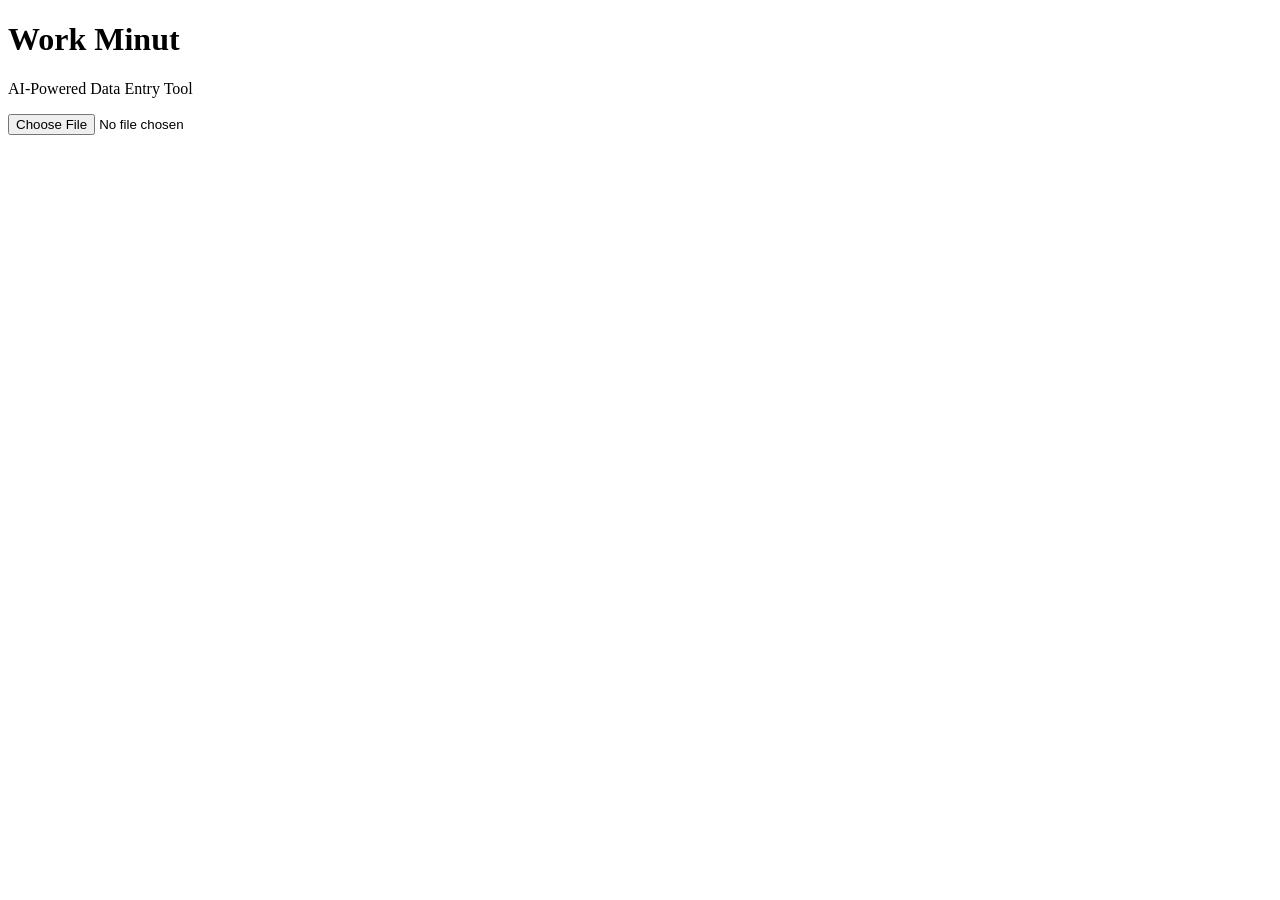
==== index.html @ c577b8e9 "Add initial HTML structure for Work Minut" ====
<!DOCTYPE html>
<html lang="en">
<head>
  <meta charset="UTF-8">
  <meta name="viewport" content="width=device-width, initial-scale=1.0">
  <title>Work Minut - AI Data Entry</title>
</head>
<body>

  <h1>Work Minut</h1>
  <p>AI-Powered Data Entry Tool</p>

  <input type="file" id="fileInput">

</body>
</html>
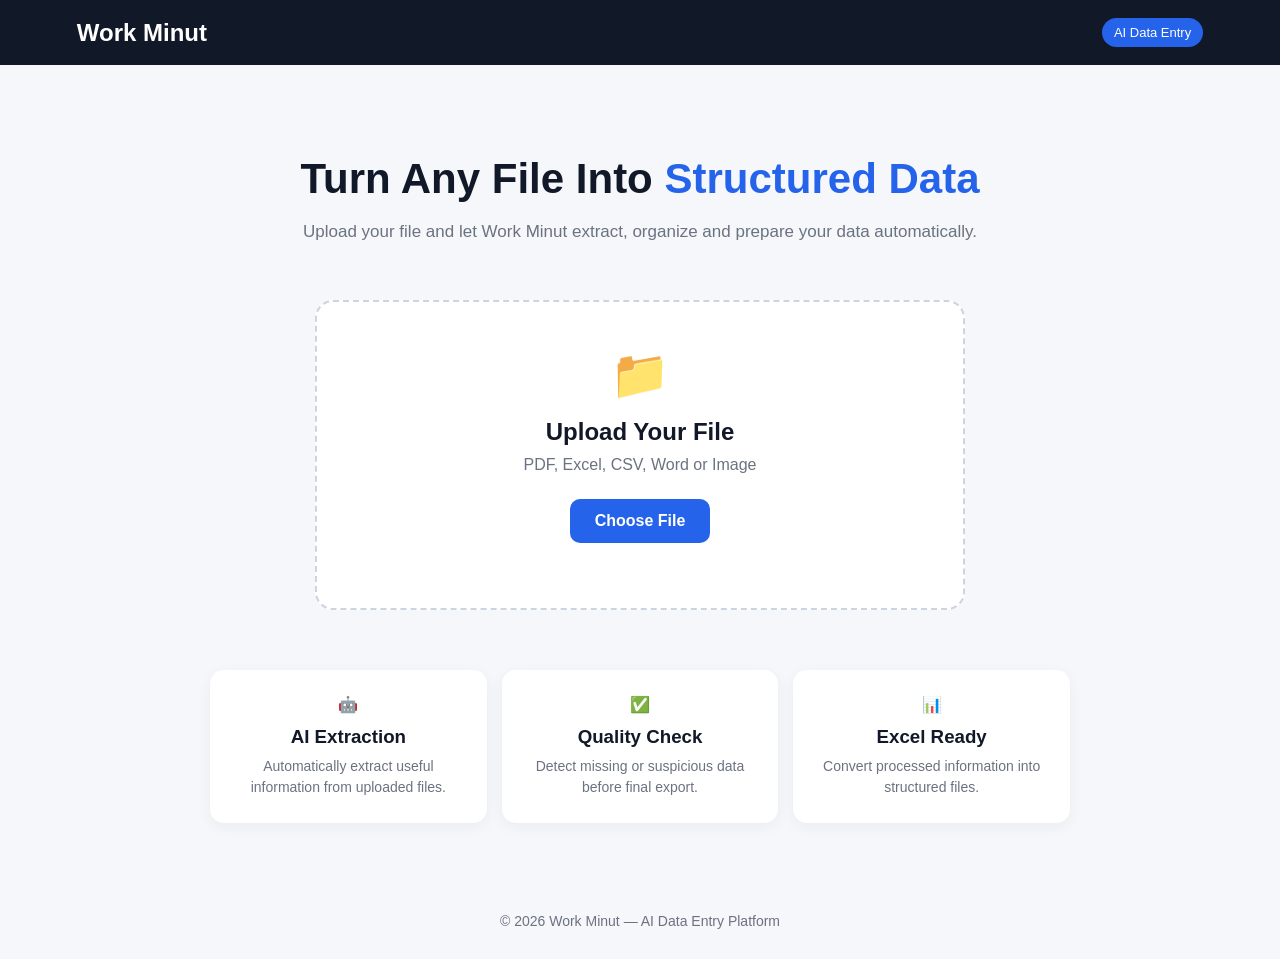
==== commit 3789e2af: "Enhance index.html with new title and styles Updated the title and added styling for layout and feat" ====
--- a/index.html
+++ b/index.html
@@ -3,14 +3,236 @@
 <head>
   <meta charset="UTF-8">
   <meta name="viewport" content="width=device-width, initial-scale=1.0">
-  <title>Work Minut - AI Data Entry</title>
+
+  <title>Work Minut | AI Data Entry</title>
+
+  <style>
+    * {
+      box-sizing: border-box;
+      margin: 0;
+      padding: 0;
+      font-family: Arial, sans-serif;
+    }
+
+    body {
+      background: #f5f7fb;
+      color: #111827;
+      min-height: 100vh;
+    }
+
+    header {
+      background: #111827;
+      color: white;
+      padding: 18px 6%;
+      display: flex;
+      justify-content: space-between;
+      align-items: center;
+    }
+
+    .logo {
+      font-size: 24px;
+      font-weight: bold;
+    }
+
+    .badge {
+      font-size: 13px;
+      background: #2563eb;
+      padding: 7px 12px;
+      border-radius: 20px;
+    }
+
+    .hero {
+      max-width: 900px;
+      margin: 70px auto 30px;
+      padding: 20px;
+      text-align: center;
+    }
+
+    .hero h1 {
+      font-size: 42px;
+      margin-bottom: 15px;
+    }
+
+    .hero h1 span {
+      color: #2563eb;
+    }
+
+    .hero p {
+      color: #6b7280;
+      font-size: 17px;
+      line-height: 1.6;
+    }
+
+    .upload-box {
+      max-width: 650px;
+      margin: 35px auto;
+      background: white;
+      border: 2px dashed #cbd5e1;
+      border-radius: 18px;
+      padding: 45px 25px;
+      text-align: center;
+    }
+
+    .upload-icon {
+      font-size: 48px;
+      margin-bottom: 15px;
+    }
+
+    .upload-box h2 {
+      margin-bottom: 10px;
+    }
+
+    .upload-box p {
+      color: #6b7280;
+      margin-bottom: 25px;
+    }
+
+    .upload-btn {
+      display: inline-block;
+      background: #2563eb;
+      color: white;
+      padding: 13px 25px;
+      border-radius: 10px;
+      cursor: pointer;
+      font-weight: bold;
+    }
+
+    .upload-btn:hover {
+      background: #1d4ed8;
+    }
+
+    #fileInput {
+      display: none;
+    }
+
+    #fileName {
+      margin-top: 20px;
+      color: #2563eb;
+      font-weight: bold;
+    }
+
+    .features {
+      max-width: 900px;
+      margin: 40px auto;
+      padding: 20px;
+      display: grid;
+      grid-template-columns: repeat(3, 1fr);
+      gap: 15px;
+    }
+
+    .feature {
+      background: white;
+      padding: 25px;
+      border-radius: 14px;
+      text-align: center;
+      box-shadow: 0 4px 15px rgba(0,0,0,0.05);
+    }
+
+    .feature h3 {
+      margin: 12px 0 8px;
+    }
+
+    .feature p {
+      color: #6b7280;
+      font-size: 14px;
+      line-height: 1.5;
+    }
+
+    footer {
+      text-align: center;
+      padding: 30px;
+      color: #6b7280;
+      font-size: 14px;
+    }
+
+    @media (max-width: 650px) {
+      .hero h1 {
+        font-size: 32px;
+      }
+
+      .features {
+        grid-template-columns: 1fr;
+      }
+    }
+  </style>
 </head>
+
 <body>
 
-  <h1>Work Minut</h1>
-  <p>AI-Powered Data Entry Tool</p>
-
-  <input type="file" id="fileInput">
+  <header>
+    <div class="logo">Work Minut</div>
+    <div class="badge">AI Data Entry</div>
+  </header>
+
+  <section class="hero">
+    <h1>Turn Any File Into <span>Structured Data</span></h1>
+
+    <p>
+      Upload your file and let Work Minut extract,
+      organize and prepare your data automatically.
+    </p>
+  </section>
+
+  <section class="upload-box">
+
+    <div class="upload-icon">📁</div>
+
+    <h2>Upload Your File</h2>
+
+    <p>
+      PDF, Excel, CSV, Word or Image
+    </p>
+
+    <label for="fileInput" class="upload-btn">
+      Choose File
+    </label>
+
+    <input
+      type="file"
+      id="fileInput"
+      accept=".pdf,.xlsx,.xls,.csv,.doc,.docx,.jpg,.jpeg,.png"
+    >
+
+    <div id="fileName"></div>
+
+  </section>
+
+  <section class="features">
+
+    <div class="feature">
+      <div>🤖</div>
+      <h3>AI Extraction</h3>
+      <p>Automatically extract useful information from uploaded files.</p>
+    </div>
+
+    <div class="feature">
+      <div>✅</div>
+      <h3>Quality Check</h3>
+      <p>Detect missing or suspicious data before final export.</p>
+    </div>
+
+    <div class="feature">
+      <div>📊</div>
+      <h3>Excel Ready</h3>
+      <p>Convert processed information into structured files.</p>
+    </div>
+
+  </section>
+
+  <footer>
+    © 2026 Work Minut — AI Data Entry Platform
+  </footer>
+
+  <script>
+    const fileInput = document.getElementById("fileInput");
+    const fileName = document.getElementById("fileName");
+
+    fileInput.addEventListener("change", function () {
+      if (this.files.length > 0) {
+        fileName.textContent = "Selected: " + this.files[0].name;
+      }
+    });
+  </script>
 
 </body>
 </html>
